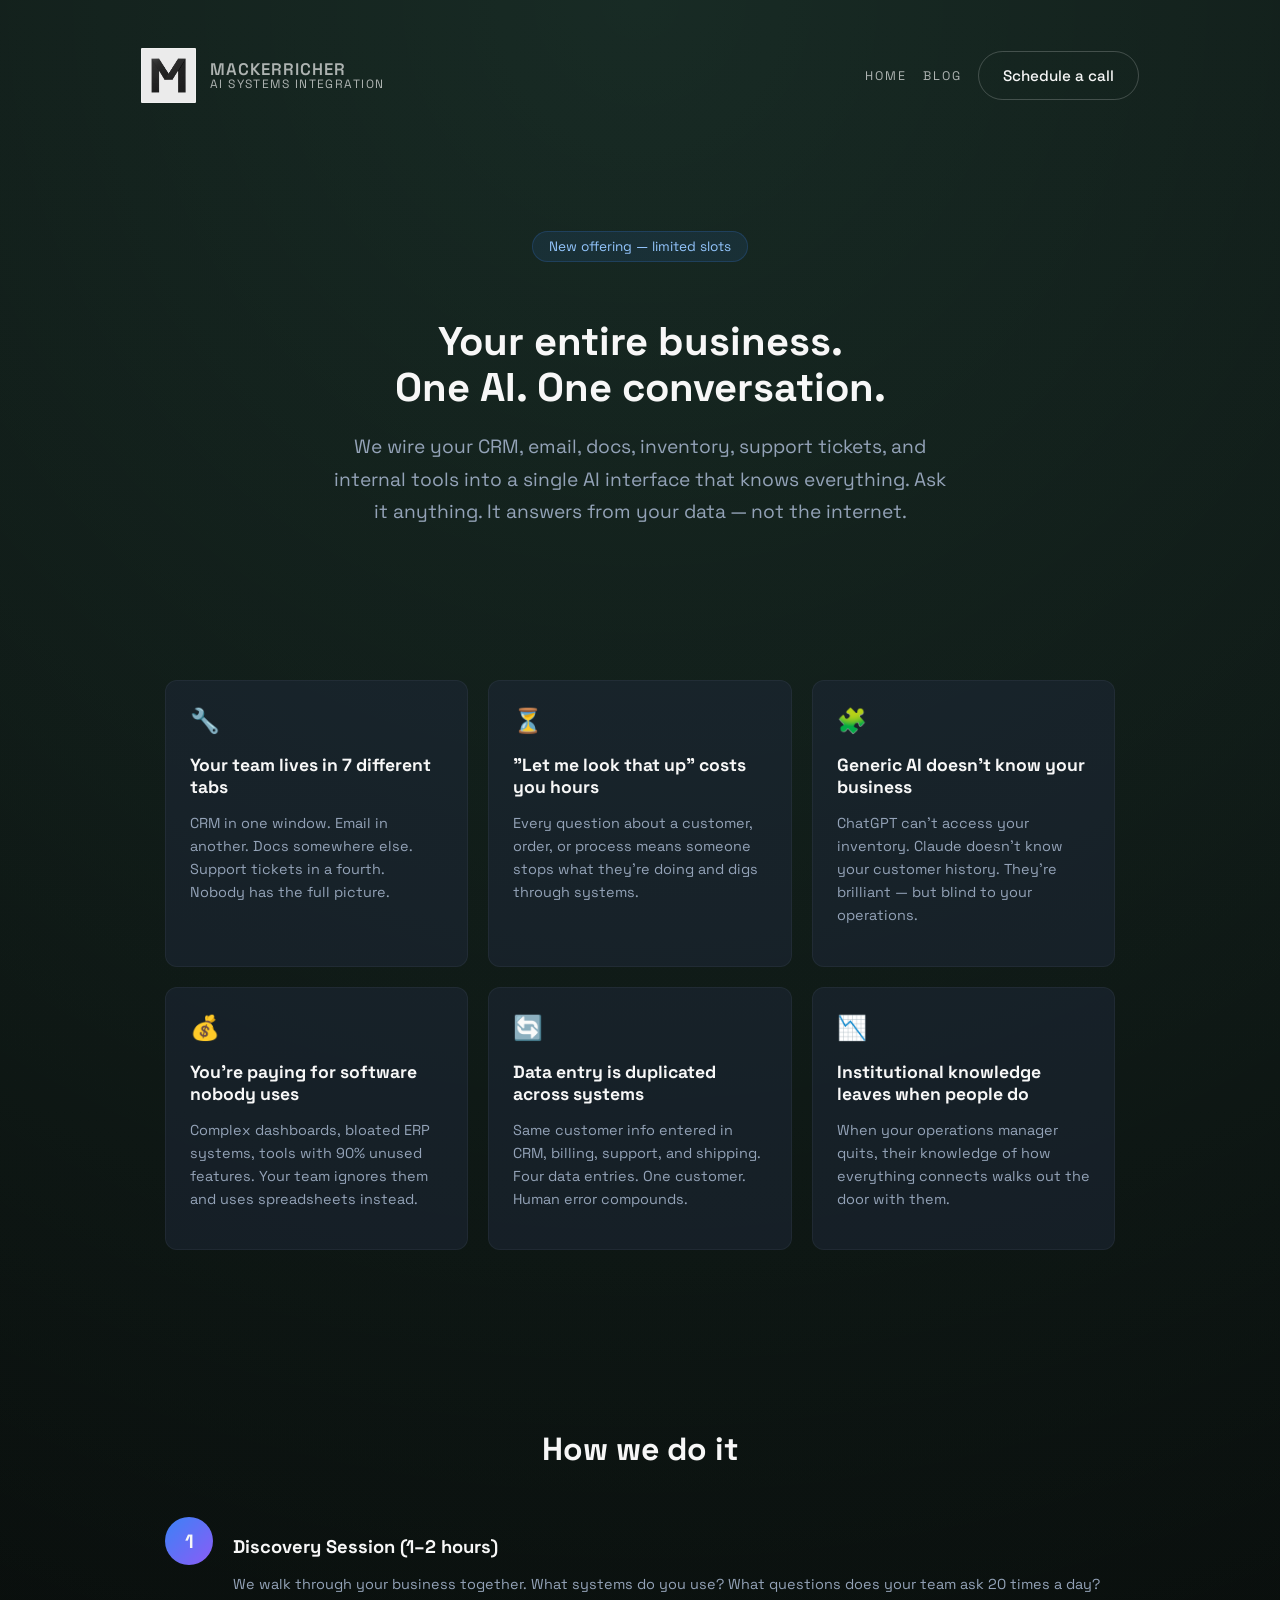
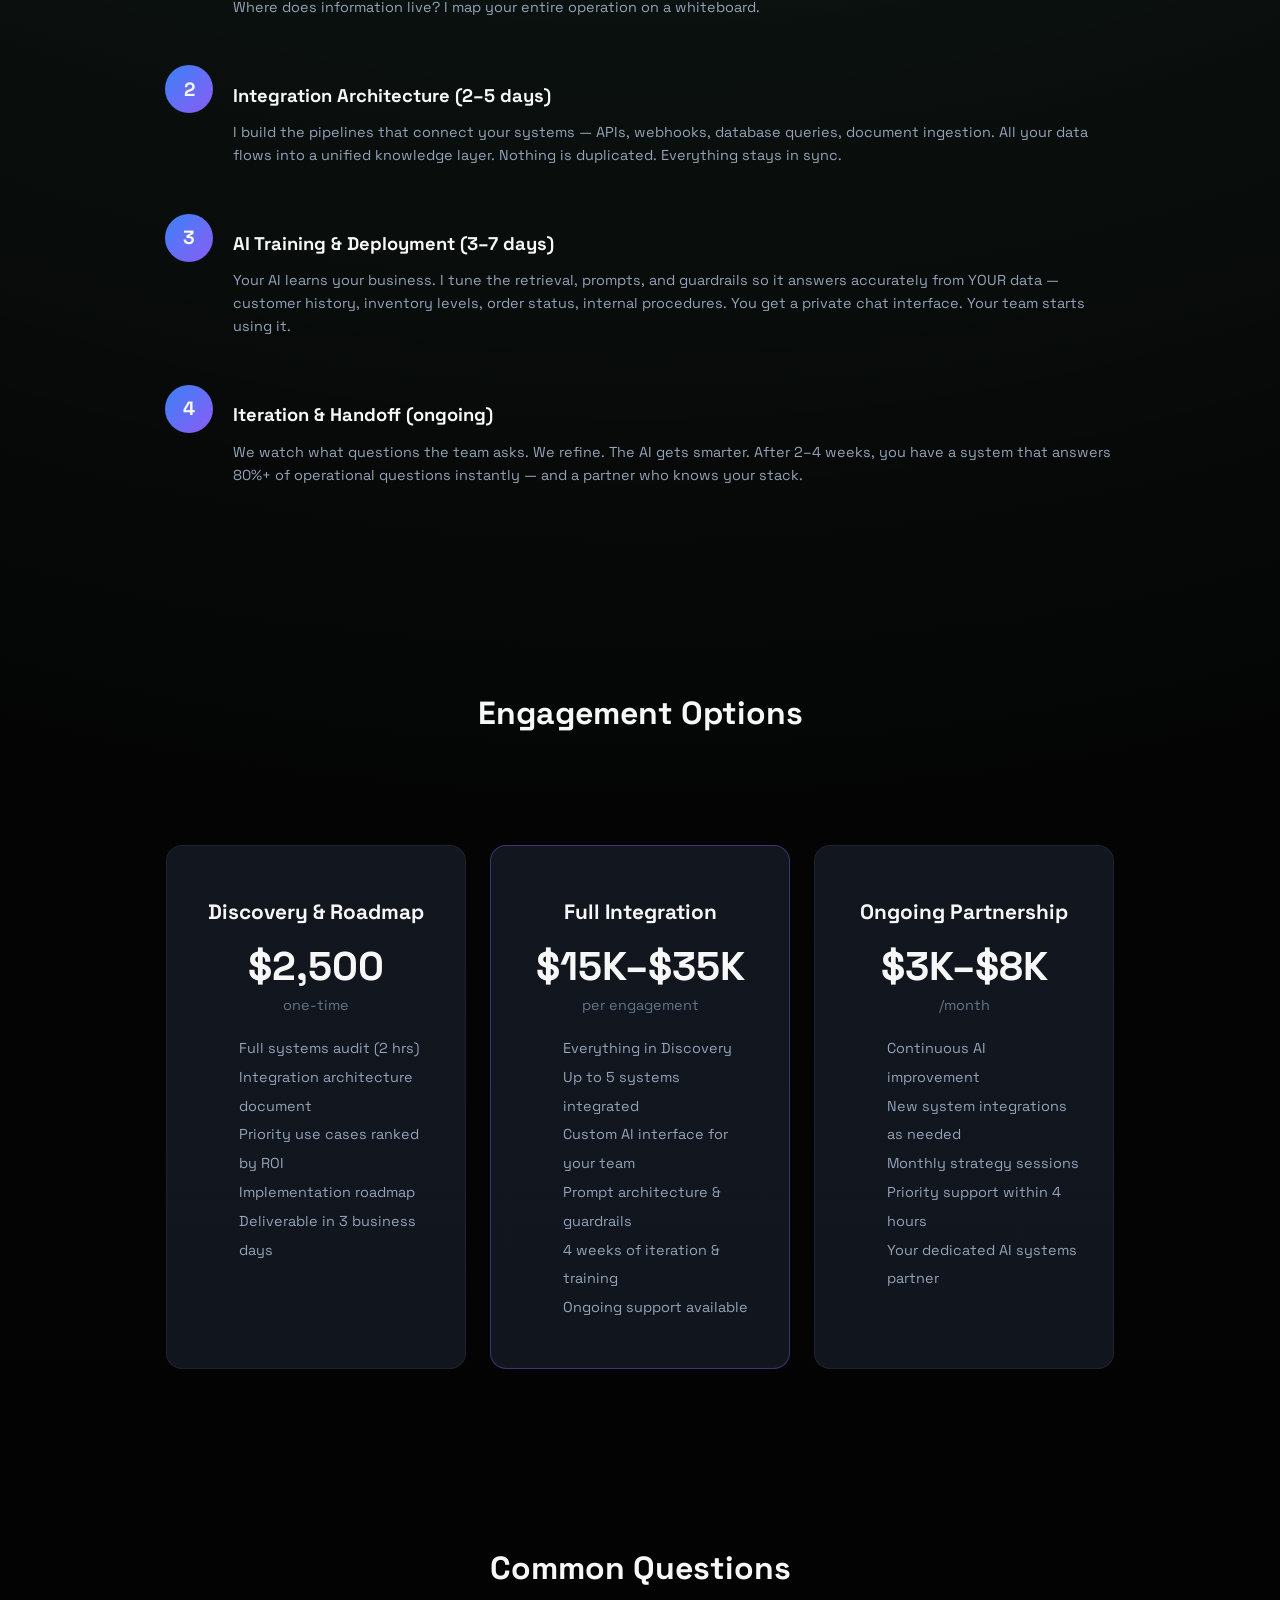
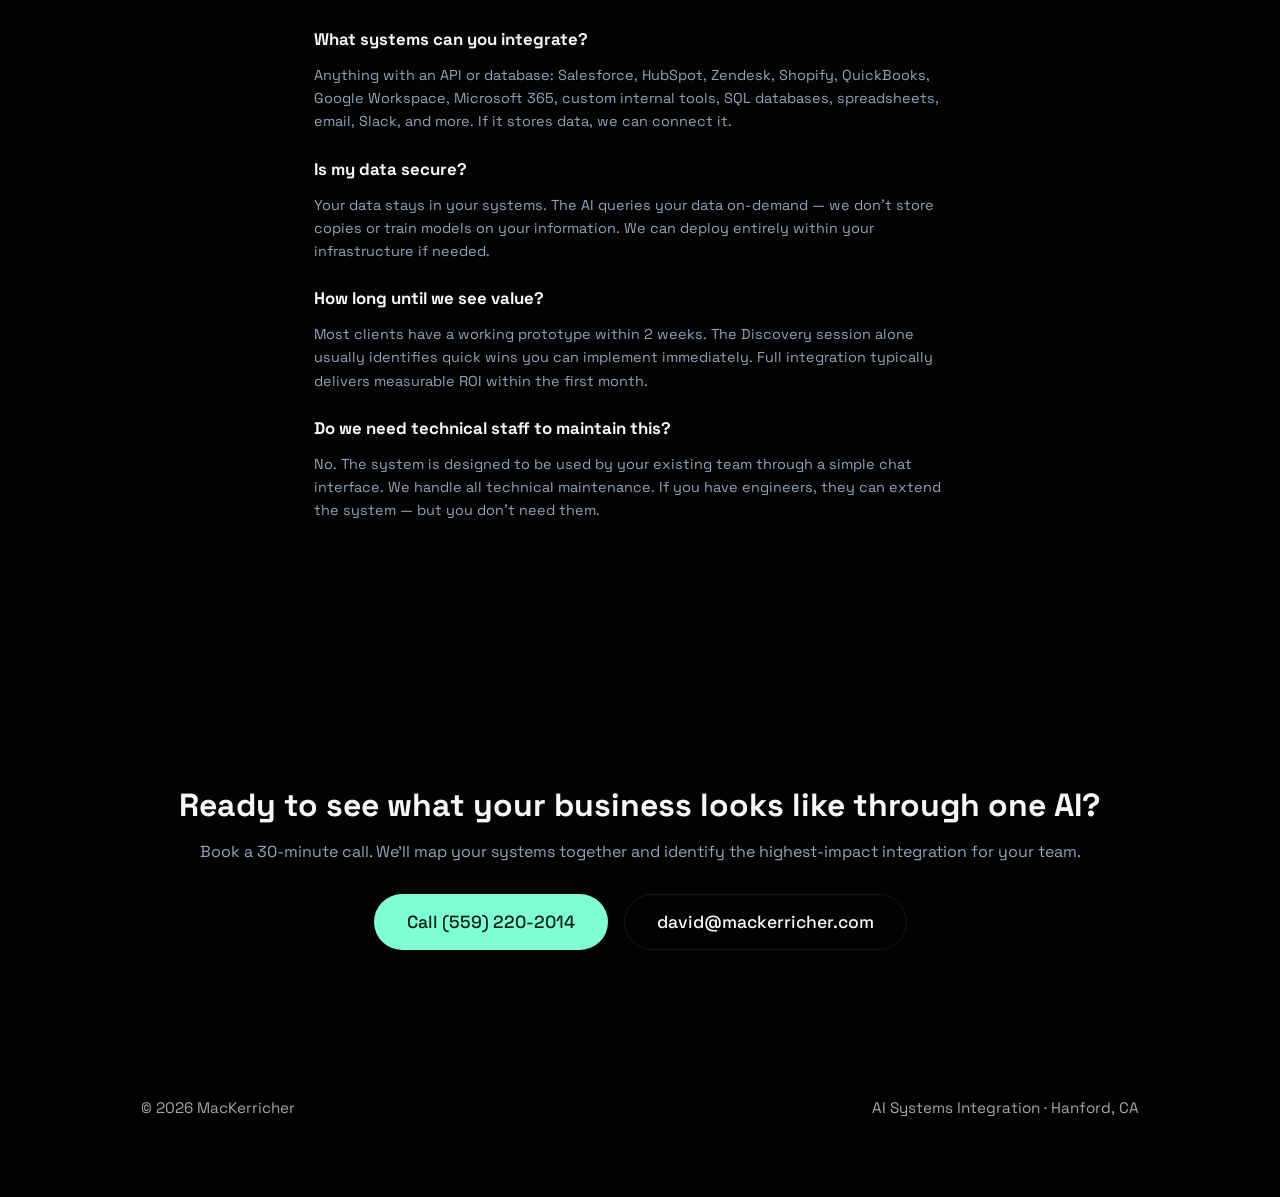
==== ai-integration.html @ a93635fc "Add AI integration service page" ====
<!DOCTYPE html>
<html lang="en">
<head>
  <meta charset="utf-8" />
  <meta name="viewport" content="width=device-width, initial-scale=1" />
  <title>MacKerricher · The Single-AI Integration</title>
  <meta name="description" content="We wire your entire business into one AI that knows everything. CRM, email, docs, inventory, support — one interface, one system." />
  <link rel="preconnect" href="https://fonts.googleapis.com" />
  <link rel="preconnect" href="https://fonts.gstatic.com" crossorigin />
  <link href="https://fonts.googleapis.com/css2?family=Space+Grotesk:wght@400;500;600&display=swap" rel="stylesheet" />
  <link rel="icon" type="image/png" sizes="48x48" href="/favicon.png" />
  <link rel="stylesheet" href="styles.css" />
  <style>
    .offer-hero {
      text-align: center;
      padding: 80px 24px 60px;
      max-width: 720px;
      margin: 0 auto;
    }
    .offer-hero h1 { font-size: 2.5em; line-height: 1.15; margin-bottom: 20px; }
    .offer-hero .lead { font-size: 1.2em; color: #94a3b8; line-height: 1.7; }
    .offer-badge {
      display: inline-block;
      padding: 6px 16px;
      background: rgba(59,130,246,0.1);
      border: 1px solid rgba(59,130,246,0.2);
      border-radius: 20px;
      font-size: 0.85em;
      color: #93c5fd;
      margin-bottom: 24px;
    }
    .problem-grid {
      display: grid;
      grid-template-columns: repeat(auto-fit, minmax(300px, 1fr));
      gap: 20px;
      max-width: 1000px;
      margin: 0 auto;
      padding: 0 24px 80px;
    }
    .problem-card {
      padding: 24px;
      background: rgba(30,41,59,0.5);
      border: 1px solid rgba(148,163,184,0.08);
      border-radius: 12px;
    }
    .problem-card .icon { font-size: 1.5em; margin-bottom: 12px; }
    .problem-card h3 { font-size: 1.1em; margin-bottom: 8px; }
    .problem-card p { color: #94a3b8; font-size: 0.9em; line-height: 1.6; }
    .how-section {
      max-width: 1000px;
      margin: 0 auto;
      padding: 0 24px 80px;
    }
    .how-section h2 { text-align: center; font-size: 2em; margin-bottom: 48px; }
    .timeline { display: flex; flex-direction: column; gap: 32px; }
    .timeline-step { display: flex; gap: 20px; align-items: flex-start; }
    .step-number {
      min-width: 48px; height: 48px;
      background: linear-gradient(135deg, #3b82f6, #8b5cf6);
      border-radius: 50%;
      display: flex; align-items: center; justify-content: center;
      font-weight: 700; font-size: 1.2em;
    }
    .step-content h3 { font-size: 1.15em; margin-bottom: 4px; }
    .step-content p { color: #94a3b8; font-size: 0.9em; line-height: 1.6; }
    .pricing-grid {
      display: flex;
      justify-content: center;
      gap: 24px;
      flex-wrap: wrap;
      max-width: 1000px;
      margin: 0 auto;
      padding: 0 24px 80px;
    }
    .pricing-card {
      width: 300px;
      padding: 32px;
      background: rgba(30,41,59,0.5);
      border: 1px solid rgba(148,163,184,0.1);
      border-radius: 16px;
      text-align: center;
    }
    .pricing-card.featured { border-color: rgba(139,92,246,0.4); }
    .pricing-card h3 { font-size: 1.3em; margin-bottom: 8px; }
    .pricing-card .price { font-size: 2.5em; font-weight: 800; margin: 16px 0 4px; }
    .pricing-card .period { color: #64748b; font-size: 0.9em; margin-bottom: 20px; }
    .pricing-card ul { text-align: left; list-style: none; font-size: 0.9em; line-height: 2; color: #94a3b8; }
    .faq { max-width: 700px; margin: 0 auto; padding: 0 24px 80px; }
    .faq h2 { text-align: center; font-size: 2em; margin-bottom: 40px; }
    .faq-item { margin-bottom: 24px; }
    .faq-item h3 { font-size: 1.05em; margin-bottom: 6px; }
    .faq-item p { color: #94a3b8; font-size: 0.9em; line-height: 1.6; }
    .cta-section { text-align: center; padding: 60px 24px 100px; }
    .cta-section h2 { font-size: 2em; margin-bottom: 16px; }
    .cta-section p { color: #94a3b8; margin-bottom: 32px; }
    .cta-buttons { display: flex; gap: 16px; justify-content: center; flex-wrap: wrap; }
  </style>
</head>
<body>
  <div class="page-shell">
    <header class="site-header">
      <div class="brand">
        <img src="logo.png" alt="MacKerricher logo" class="brand-mark" width="55" height="55" loading="lazy" />
        <div class="wordmark">
          <span class="brand-name">MacKerricher</span>
          <span class="brand-tagline">AI Systems Integration</span>
        </div>
      </div>
      <nav class="site-nav">
        <a href="index.html" class="nav-link">Home</a>
        <a href="blog.html" class="nav-link">Blog</a>
        <a href="#contact" class="button ghost">Schedule a call</a>
      </nav>
    </header>

    <main>
      <!-- Hero -->
      <section class="offer-hero">
        <div class="offer-badge">New offering — limited slots</div>
        <h1>Your entire business.<br>One AI. One conversation.</h1>
        <p class="lead">
          We wire your CRM, email, docs, inventory, support tickets, and internal tools into a single AI interface that knows everything. Ask it anything. It answers from your data — not the internet.
        </p>
      </section>

      <!-- The problem -->
      <div class="problem-grid">
        <div class="problem-card">
          <div class="icon">🔧</div>
          <h3>Your team lives in 7 different tabs</h3>
          <p>CRM in one window. Email in another. Docs somewhere else. Support tickets in a fourth. Nobody has the full picture.</p>
        </div>
        <div class="problem-card">
          <div class="icon">⏳</div>
          <h3>"Let me look that up" costs you hours</h3>
          <p>Every question about a customer, order, or process means someone stops what they're doing and digs through systems.</p>
        </div>
        <div class="problem-card">
          <div class="icon">🧩</div>
          <h3>Generic AI doesn't know your business</h3>
          <p>ChatGPT can't access your inventory. Claude doesn't know your customer history. They're brilliant — but blind to your operations.</p>
        </div>
        <div class="problem-card">
          <div class="icon">💰</div>
          <h3>You're paying for software nobody uses</h3>
          <p>Complex dashboards, bloated ERP systems, tools with 90% unused features. Your team ignores them and uses spreadsheets instead.</p>
        </div>
        <div class="problem-card">
          <div class="icon">🔄</div>
          <h3>Data entry is duplicated across systems</h3>
          <p>Same customer info entered in CRM, billing, support, and shipping. Four data entries. One customer. Human error compounds.</p>
        </div>
        <div class="problem-card">
          <div class="icon">📉</div>
          <h3>Institutional knowledge leaves when people do</h3>
          <p>When your operations manager quits, their knowledge of how everything connects walks out the door with them.</p>
        </div>
      </div>

      <!-- How it works -->
      <section class="how-section">
        <h2>How we do it</h2>
        <div class="timeline">
          <div class="timeline-step">
            <div class="step-number">1</div>
            <div class="step-content">
              <h3>Discovery Session (1–2 hours)</h3>
              <p>We walk through your business together. What systems do you use? What questions does your team ask 20 times a day? Where does information live? I map your entire operation on a whiteboard.</p>
            </div>
          </div>
          <div class="timeline-step">
            <div class="step-number">2</div>
            <div class="step-content">
              <h3>Integration Architecture (2–5 days)</h3>
              <p>I build the pipelines that connect your systems — APIs, webhooks, database queries, document ingestion. All your data flows into a unified knowledge layer. Nothing is duplicated. Everything stays in sync.</p>
            </div>
          </div>
          <div class="timeline-step">
            <div class="step-number">3</div>
            <div class="step-content">
              <h3>AI Training & Deployment (3–7 days)</h3>
              <p>Your AI learns your business. I tune the retrieval, prompts, and guardrails so it answers accurately from YOUR data — customer history, inventory levels, order status, internal procedures. You get a private chat interface. Your team starts using it.</p>
            </div>
          </div>
          <div class="timeline-step">
            <div class="step-number">4</div>
            <div class="step-content">
              <h3>Iteration & Handoff (ongoing)</h3>
              <p>We watch what questions the team asks. We refine. The AI gets smarter. After 2–4 weeks, you have a system that answers 80%+ of operational questions instantly — and a partner who knows your stack.</p>
            </div>
          </div>
        </div>
      </section>

      <!-- Pricing -->
      <h2 style="text-align:center;font-size:2em;margin:40px 0;">Engagement Options</h2>
      <div class="pricing-grid">
        <div class="pricing-card">
          <h3>Discovery & Roadmap</h3>
          <div class="price">$2,500</div>
          <div class="period">one-time</div>
          <ul>
            <li>Full systems audit (2 hrs)</li>
            <li>Integration architecture document</li>
            <li>Priority use cases ranked by ROI</li>
            <li>Implementation roadmap</li>
            <li>Deliverable in 3 business days</li>
          </ul>
        </div>
        <div class="pricing-card featured">
          <h3>Full Integration</h3>
          <div class="price">$15K–$35K</div>
          <div class="period">per engagement</div>
          <ul>
            <li>Everything in Discovery</li>
            <li>Up to 5 systems integrated</li>
            <li>Custom AI interface for your team</li>
            <li>Prompt architecture & guardrails</li>
            <li>4 weeks of iteration & training</li>
            <li>Ongoing support available</li>
          </ul>
        </div>
        <div class="pricing-card">
          <h3>Ongoing Partnership</h3>
          <div class="price">$3K–$8K</div>
          <div class="period">/month</div>
          <ul>
            <li>Continuous AI improvement</li>
            <li>New system integrations as needed</li>
            <li>Monthly strategy sessions</li>
            <li>Priority support within 4 hours</li>
            <li>Your dedicated AI systems partner</li>
          </ul>
        </div>
      </div>

      <!-- FAQ -->
      <div class="faq">
        <h2>Common Questions</h2>
        <div class="faq-item">
          <h3>What systems can you integrate?</h3>
          <p>Anything with an API or database: Salesforce, HubSpot, Zendesk, Shopify, QuickBooks, Google Workspace, Microsoft 365, custom internal tools, SQL databases, spreadsheets, email, Slack, and more. If it stores data, we can connect it.</p>
        </div>
        <div class="faq-item">
          <h3>Is my data secure?</h3>
          <p>Your data stays in your systems. The AI queries your data on-demand — we don't store copies or train models on your information. We can deploy entirely within your infrastructure if needed.</p>
        </div>
        <div class="faq-item">
          <h3>How long until we see value?</h3>
          <p>Most clients have a working prototype within 2 weeks. The Discovery session alone usually identifies quick wins you can implement immediately. Full integration typically delivers measurable ROI within the first month.</p>
        </div>
        <div class="faq-item">
          <h3>Do we need technical staff to maintain this?</h3>
          <p>No. The system is designed to be used by your existing team through a simple chat interface. We handle all technical maintenance. If you have engineers, they can extend the system — but you don't need them.</p>
        </div>
      </div>

      <!-- CTA -->
      <section class="cta-section" id="contact">
        <h2>Ready to see what your business looks like through one AI?</h2>
        <p>Book a 30-minute call. We'll map your systems together and identify the highest-impact integration for your team.</p>
        <div class="cta-buttons">
          <a href="tel:+15592202014" class="button primary" style="font-size:1.1em;padding:16px 32px;">Call (559) 220-2014</a>
          <a href="mailto:david@mackerricher.com" class="button" style="font-size:1.1em;padding:16px 32px;">david@mackerricher.com</a>
        </div>
      </section>
    </main>

    <footer class="site-footer">
      <span>© <span id="year"></span> MacKerricher</span>
      <span>AI Systems Integration · Hanford, CA</span>
    </footer>
  </div>

  <script>
    document.getElementById('year').textContent = new Date().getFullYear();
  </script>
</body>
</html>
---- styles.css ----
:root {
  color-scheme: light dark;
  --bg: #050505;
  --card: #101010;
  --muted: rgba(255, 255, 255, 0.65);
  --text: #f7f7f7;
  --accent: #7fffd4;
  --border: rgba(255, 255, 255, 0.08);
  font-family: 'Space Grotesk', system-ui, -apple-system, BlinkMacSystemFont, 'Segoe UI', sans-serif;
}

* {
  box-sizing: border-box;
}

body {
  margin: 0;
  min-height: 100vh;
  background: radial-gradient(circle at top, rgba(127, 255, 212, 0.15), transparent 55%),
              linear-gradient(180deg, #060606 0%, #020202 100%);
  color: var(--text);
}

.page-shell {
  max-width: 1100px;
  margin: 0 auto;
  padding: 2.5rem clamp(1.5rem, 4vw, 3.5rem) 4rem;
  display: flex;
  flex-direction: column;
  gap: 3rem;
}

.site-header,
.site-footer {
  display: flex;
  justify-content: space-between;
  align-items: center;
  font-size: 0.95rem;
  color: var(--muted);
}

.site-header {
  padding-top: 0.5rem;
}

.site-nav {
  display: flex;
  align-items: center;
  gap: 1rem;
}

.nav-link {
  color: var(--muted);
  text-decoration: none;
  text-transform: uppercase;
  letter-spacing: 0.16em;
  font-size: 0.78rem;
}

.nav-link:hover {
  color: var(--text);
}

.brand {
  display: flex;
  align-items: center;
  gap: 0.85rem;
}

.brand-mark {
  width: 55px;
  height: 55px;
  border-radius: 1px;
  border: 1px solid rgba(255, 255, 255, 0.25);
  background: #ebebeb;
  padding: 0.55rem;
}

.wordmark {
  display: flex;
  flex-direction: column;
  line-height: 1.1;
}

.brand-name {
  font-weight: 600;
  font-size: 1.05rem;
  letter-spacing: 0.06em;
  text-transform: uppercase;
}

.brand-tagline {
  font-size: 0.75rem;
  color: var(--muted);
  letter-spacing: 0.12em;
  text-transform: uppercase;
}

main {
  display: flex;
  flex-direction: column;
  gap: 4.5rem;
}

.hero h1 {
  font-size: clamp(2.5rem, 5vw, 4rem);
  line-height: 1.1;
  margin-bottom: 1rem;
}

.lead {
  max-width: 620px;
  font-size: 1.15rem;
  color: var(--muted);
}

.hero-actions {
  display: flex;
  flex-wrap: wrap;
  gap: 1rem;
  margin-top: 2rem;
}

.button {
  display: inline-flex;
  padding: 0.85rem 1.5rem;
  border-radius: 999px;
  border: 1px solid var(--border);
  color: var(--text);
  text-decoration: none;
  font-weight: 500;
  transition: transform 150ms ease, background 150ms ease, color 150ms ease;
}

.button:hover {
  transform: translateY(-2px);
}

.button.primary {
  background: var(--accent);
  color: #041f18;
  border-color: transparent;
}

.button.ghost {
  border-color: rgba(255, 255, 255, 0.2);
}

.eyebrow {
  text-transform: uppercase;
  letter-spacing: 0.18em;
  font-size: 0.75rem;
  color: var(--muted);
  margin-bottom: 0.8rem;
}

.panel-grid {
  display: grid;
  grid-template-columns: repeat(auto-fit, minmax(220px, 1fr));
  gap: 1.5rem;
}

.panel-grid article {
  padding: 1.75rem;
  border: 1px solid var(--border);
  border-radius: 1.25rem;
  background: var(--card);
  min-height: 260px;
}

.panel-grid h2 {
  font-size: 1.25rem;
  margin-bottom: 0.6rem;
}

.panel-grid p {
  color: var(--muted);
}

.stats {
  display: grid;
  grid-template-columns: repeat(auto-fit, minmax(180px, 1fr));
  gap: 1rem;
  padding: 1.5rem;
  border: 1px solid var(--border);
  border-radius: 1.25rem;
  background: rgba(255, 255, 255, 0.03);
}

.stat-value {
  font-size: 1.8rem;
  font-weight: 600;
}

.stat-label {
  color: var(--muted);
  font-size: 0.9rem;
}

.split {
  display: grid;
  grid-template-columns: repeat(auto-fit, minmax(280px, 1fr));
  gap: 1.75rem;
  align-items: center;
}

.split ul {
  list-style: none;
  padding: 0;
  margin: 1.5rem 0 0;
  display: flex;
  flex-direction: column;
  gap: 0.9rem;
  color: var(--muted);
}

.split li::before {
  content: '•';
  color: var(--accent);
  margin-right: 0.75rem;
}

.card {
  border-radius: 1.5rem;
  border: 1px solid var(--border);
  background: linear-gradient(135deg, rgba(127, 255, 212, 0.1), rgba(5, 5, 5, 0.8));
  padding: 2rem;
  box-shadow: 0 30px 80px rgba(5, 5, 5, 0.6);
}

.contact-card h3 {
  margin-top: 0;
}

.contact-info {
  display: flex;
  flex-direction: column;
  gap: 0.6rem;
  margin-top: 1.5rem;
}

.contact-info a {
  color: var(--text);
  text-decoration: none;
  opacity: 0.85;
}

.contact-info a:hover {
  opacity: 1;
}

.site-footer {
  padding-bottom: 1rem;
  flex-wrap: wrap;
  gap: 0.5rem;
}

.blog-main {
  display: flex;
  flex-direction: column;
  gap: 3rem;
}

.blog-hero {
  max-width: 720px;
}

.blog-hero h1 {
  font-size: clamp(2.2rem, 4vw, 3.2rem);
}

.post-grid {
  display: grid;
  grid-template-columns: repeat(auto-fit, minmax(260px, 1fr));
  gap: 1.5rem;
}

.post-card {
  padding: 2rem;
  border-radius: 1.5rem;
  border: 1px solid var(--border);
  background: rgba(255, 255, 255, 0.02);
  display: flex;
  flex-direction: column;
  gap: 1rem;
  min-height: 100%;
}

.post-card h1 {
  margin: 0 0 1rem;
  font-size: clamp(2rem, 4vw, 2.6rem);
  line-height: 1.15;
}

.post-card h2 {
  margin: 2rem 0 0.6rem;
  font-size: 1.3rem;
}

.post-card h3 {
  margin: 1.5rem 0 0.4rem;
  font-size: 1.05rem;
  text-transform: none;
  letter-spacing: 0.02em;
}

.post-card p {
  color: var(--muted);
}

.post-list {
  list-style: none;
  margin: 0;
  padding: 0;
  display: flex;
  flex-direction: column;
  gap: 1.5rem;
}

.post-list a {
  text-decoration: none;
  padding: 1.5rem;
  border: 1px solid var(--border);
  border-radius: 1.25rem;
  display: block;
  background: rgba(255, 255, 255, 0.02);
}

.post-list h2 {
  margin: 0;
  color: var(--text);
}

.post-list a:hover {
  border-color: rgba(127, 255, 212, 0.4);
}

.post-steps {
  margin: 0 0 1.5rem 1.25rem;
  padding: 0;
  color: var(--muted);
  display: flex;
  flex-direction: column;
  gap: 0.6rem;
}

.post-steps li {
  list-style: decimal;
  margin-left: 0.5rem;
}

.post-steps strong {
  color: var(--text);
}

@media (max-width: 600px) {
  .site-header, .site-footer {
    flex-direction: column;
    gap: 0.75rem;
  }

  .site-nav {
    flex-direction: column;
    width: 100%;
  }

  .site-nav .button {
    width: 100%;
    justify-content: center;
  }

  .hero-actions {
    flex-direction: column;
  }
}
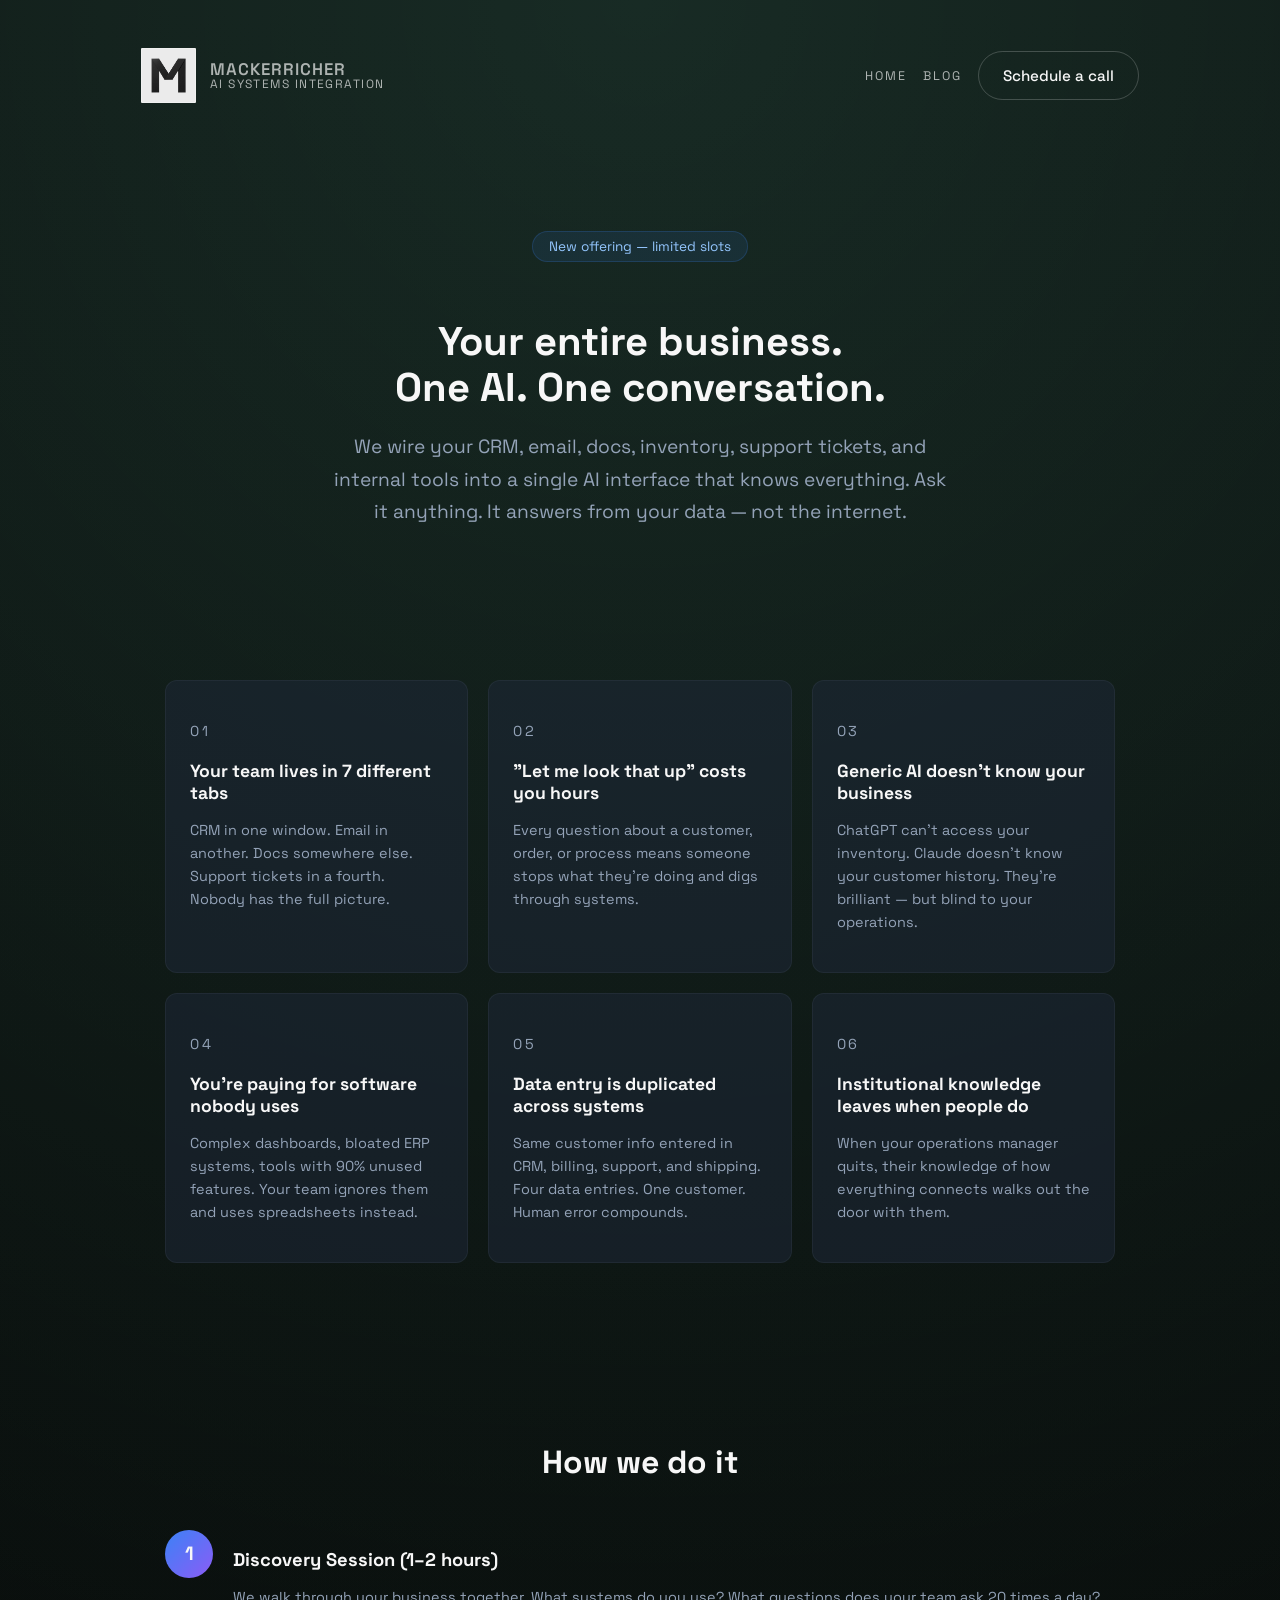
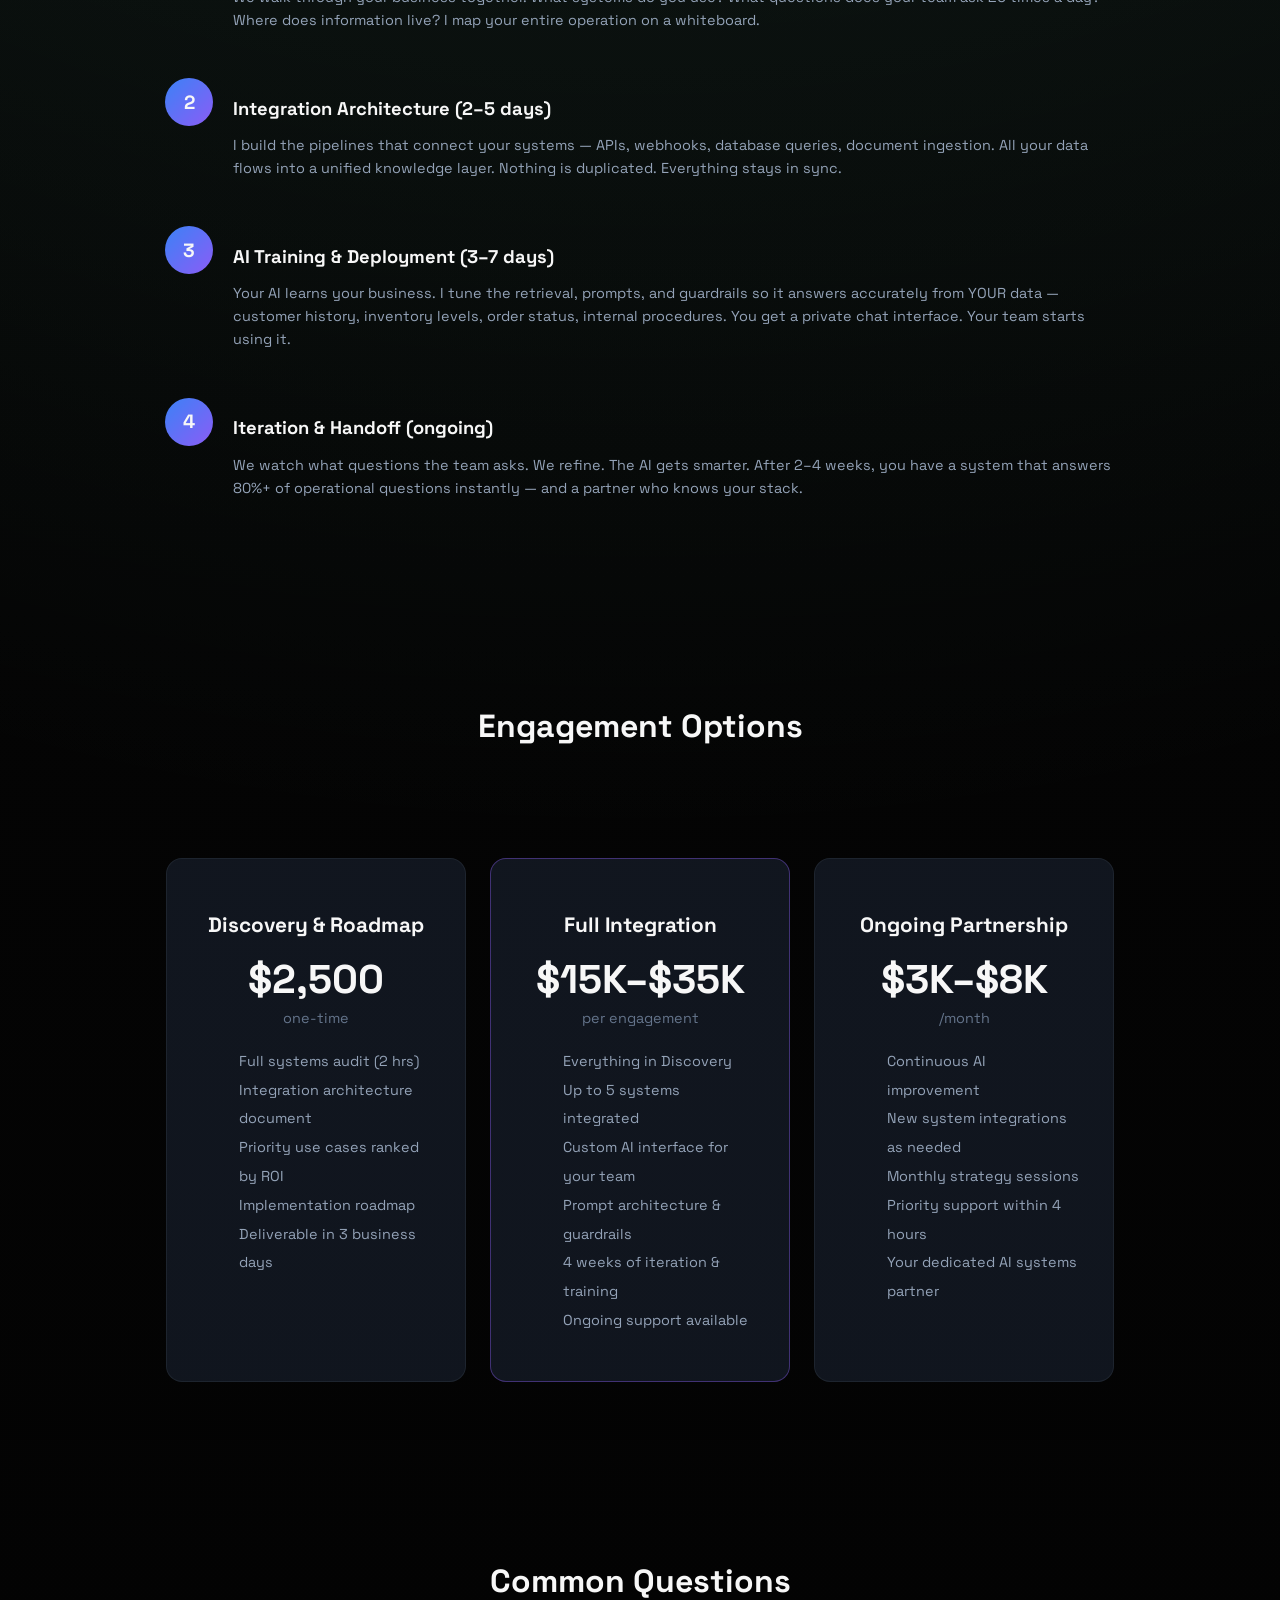
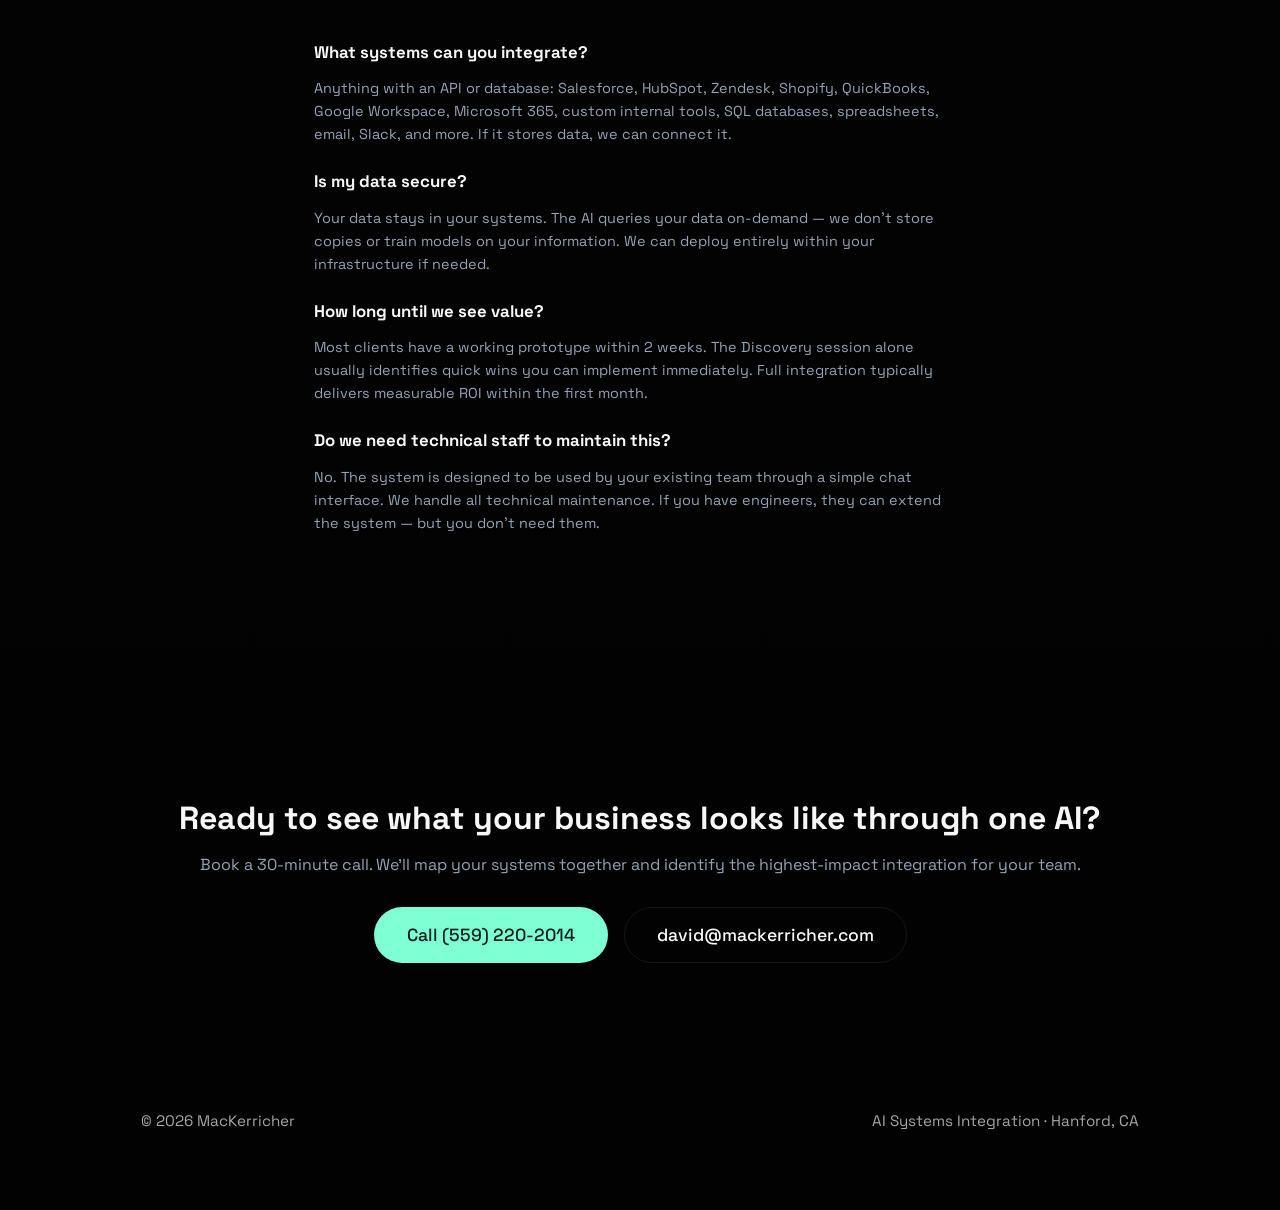
==== commit 612d31b3: "Remove emojis from AI integration page, use numbered eyebrow labels" ====
--- a/ai-integration.html
+++ b/ai-integration.html
@@ -43,7 +43,6 @@
       border: 1px solid rgba(148,163,184,0.08);
       border-radius: 12px;
     }
-    .problem-card .icon { font-size: 1.5em; margin-bottom: 12px; }
     .problem-card h3 { font-size: 1.1em; margin-bottom: 8px; }
     .problem-card p { color: #94a3b8; font-size: 0.9em; line-height: 1.6; }
     .how-section {
@@ -126,32 +125,32 @@
       <!-- The problem -->
       <div class="problem-grid">
         <div class="problem-card">
-          <div class="icon">🔧</div>
+          <p class="eyebrow" style="margin-bottom:8px;">01</p>
           <h3>Your team lives in 7 different tabs</h3>
           <p>CRM in one window. Email in another. Docs somewhere else. Support tickets in a fourth. Nobody has the full picture.</p>
         </div>
         <div class="problem-card">
-          <div class="icon">⏳</div>
+          <p class="eyebrow" style="margin-bottom:8px;">02</p>
           <h3>"Let me look that up" costs you hours</h3>
           <p>Every question about a customer, order, or process means someone stops what they're doing and digs through systems.</p>
         </div>
         <div class="problem-card">
-          <div class="icon">🧩</div>
+          <p class="eyebrow" style="margin-bottom:8px;">03</p>
           <h3>Generic AI doesn't know your business</h3>
           <p>ChatGPT can't access your inventory. Claude doesn't know your customer history. They're brilliant — but blind to your operations.</p>
         </div>
         <div class="problem-card">
-          <div class="icon">💰</div>
+          <p class="eyebrow" style="margin-bottom:8px;">04</p>
           <h3>You're paying for software nobody uses</h3>
           <p>Complex dashboards, bloated ERP systems, tools with 90% unused features. Your team ignores them and uses spreadsheets instead.</p>
         </div>
         <div class="problem-card">
-          <div class="icon">🔄</div>
+          <p class="eyebrow" style="margin-bottom:8px;">05</p>
           <h3>Data entry is duplicated across systems</h3>
           <p>Same customer info entered in CRM, billing, support, and shipping. Four data entries. One customer. Human error compounds.</p>
         </div>
         <div class="problem-card">
-          <div class="icon">📉</div>
+          <p class="eyebrow" style="margin-bottom:8px;">06</p>
           <h3>Institutional knowledge leaves when people do</h3>
           <p>When your operations manager quits, their knowledge of how everything connects walks out the door with them.</p>
         </div>
